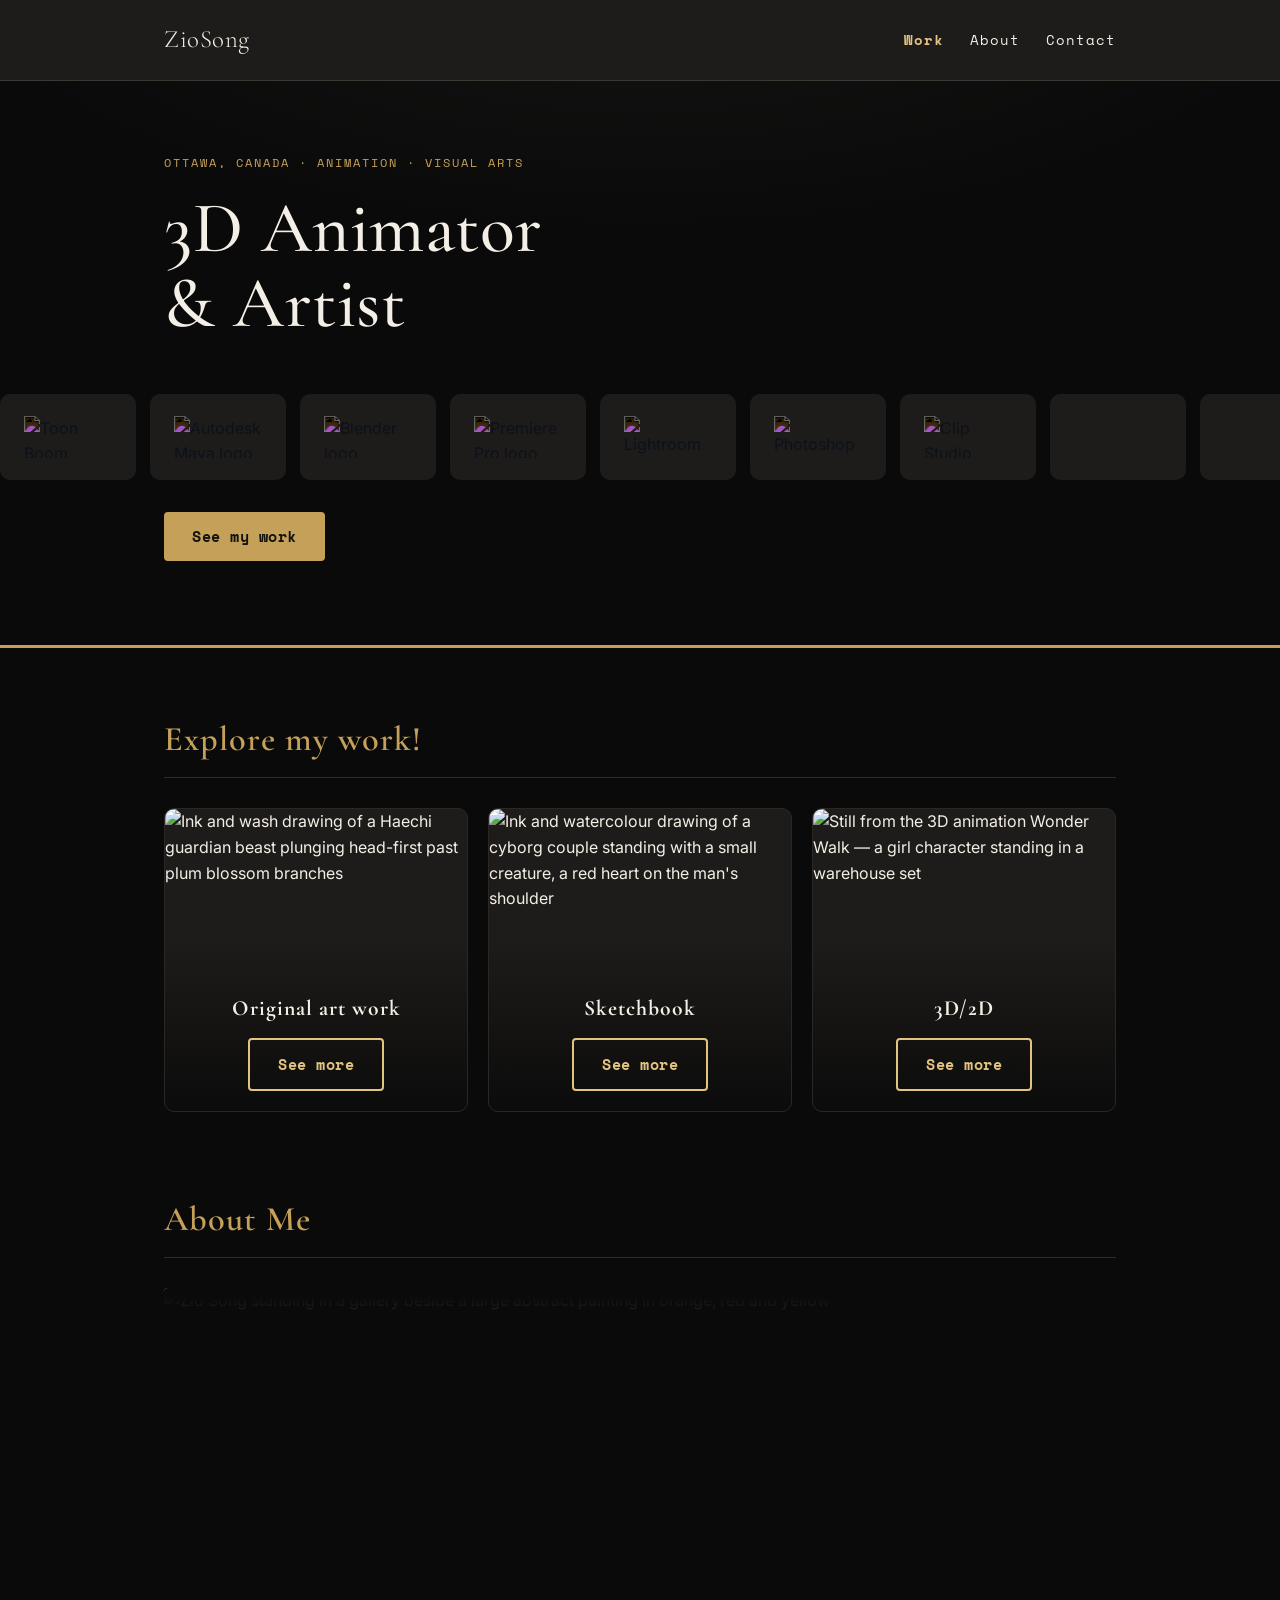
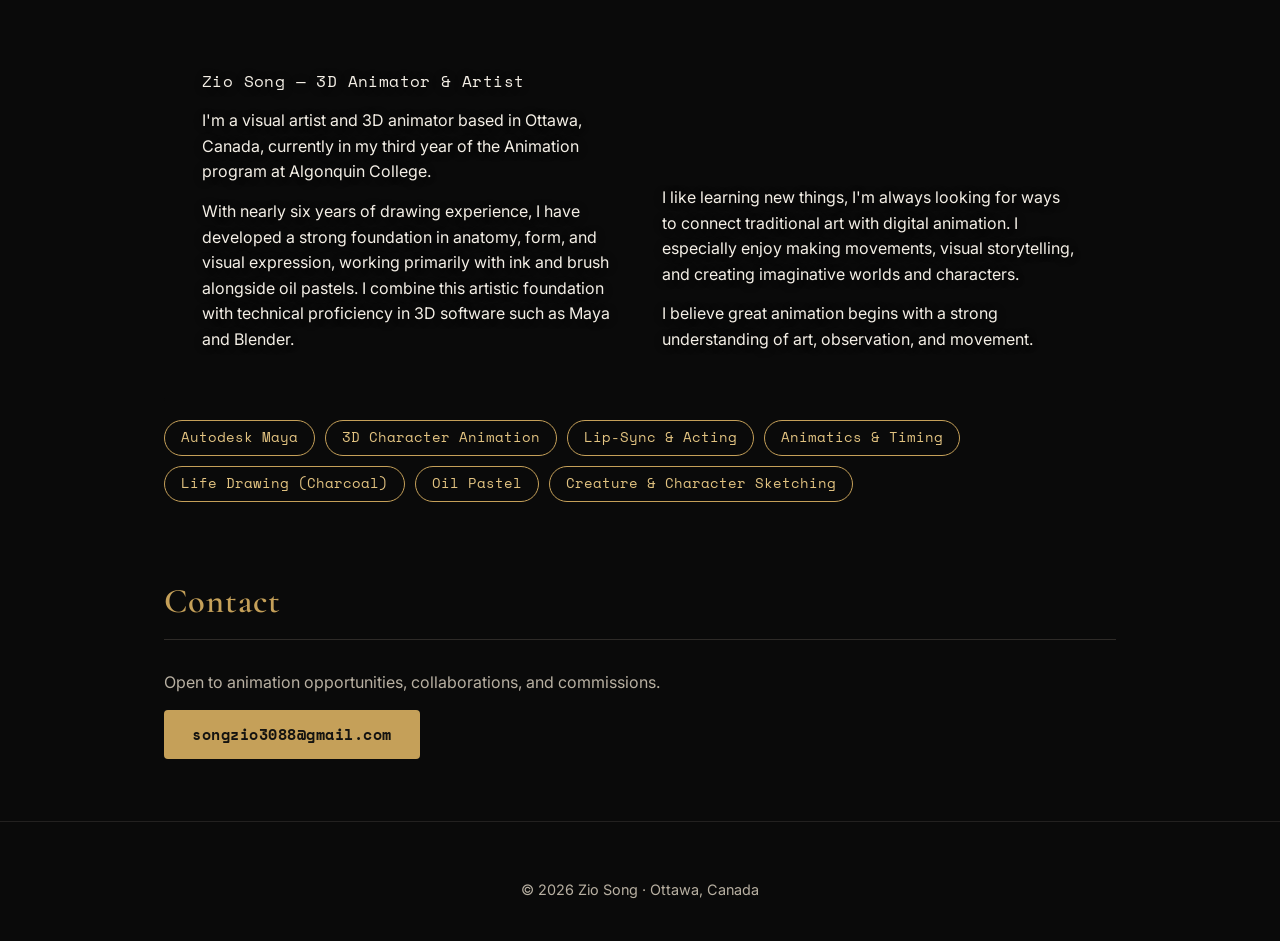
==== index.html @ 7316ae0e "Add files via upload" ====
<!DOCTYPE html>
<html lang="en">
<head>
<meta charset="UTF-8">
<meta name="viewport" content="width=device-width, initial-scale=1.0">
<title>Zio Song — 3D Animator & Artist</title>
<meta name="description" content="Portfolio of Zio Song, 3D animator and artist based in Ottawa, Canada. Maya animation, life drawing, and oil pastel.">
<link rel="stylesheet" href="style.css">
<link rel="preconnect" href="https://fonts.googleapis.com">
<link rel="preconnect" href="https://fonts.gstatic.com" crossorigin>
<link href="https://fonts.googleapis.com/css2?family=Cormorant+Garamond:ital,wght@0,300;0,400;0,500;0,600;1,400&family=Inter:wght@400;500;600&family=Space+Mono:wght@400;700&display=swap" rel="stylesheet">
</head>
<body>

<header>
  <div class="topbar"><nav>
    <span class="logo">ZioSong</span>
    <div class="links">
      <a href="#work">Work</a>
      <a href="#about">About</a>
      <a href="#contact">Contact</a>
    </div>
  </nav></div>
  <div class="hero">
    <p class="kicker">Ottawa, Canada · Animation · Visual Arts</p>
    <h1>3D Animator<br>&amp; Artist</h1>
  </div>
  <div class="logostrip" aria-label="Tools I use">
    <div class="logo-track">
      <div class="tile"><img src="https://commons.wikimedia.org/wiki/Special:FilePath/Toon%20Boom%202022%20logo.svg" alt="Toon Boom Harmony logo"></div>
      <div class="tile"><img src="https://cdn.simpleicons.org/autodeskmaya/000000" alt="Autodesk Maya logo"></div>
      <div class="tile"><img src="https://cdn.jsdelivr.net/npm/simple-icons@9.21.0/icons/blender.svg" alt="Blender logo"></div>
      <div class="tile"><img src="https://cdn.jsdelivr.net/npm/simple-icons@9.21.0/icons/adobepremierepro.svg" alt="Premiere Pro logo"></div>
      <div class="tile"><img src="https://cdn.jsdelivr.net/npm/simple-icons@9.21.0/icons/adobelightroom.svg" alt="Lightroom logo"></div>
      <div class="tile"><img src="https://cdn.jsdelivr.net/npm/simple-icons@9.21.0/icons/adobephotoshop.svg" alt="Photoshop logo"></div>
      <div class="tile"><img src="https://commons.wikimedia.org/wiki/Special:FilePath/Clip%20studio%20file%20logo%20SVG.svg" alt="Clip Studio Paint logo"></div>
      <div class="tile"><img src="https://commons.wikimedia.org/wiki/Special:FilePath/Toon%20Boom%202022%20logo.svg" alt="" aria-hidden="true"></div>
      <div class="tile"><img src="https://cdn.simpleicons.org/autodeskmaya/000000" alt="" aria-hidden="true"></div>
      <div class="tile"><img src="https://cdn.jsdelivr.net/npm/simple-icons@9.21.0/icons/blender.svg" alt="" aria-hidden="true"></div>
      <div class="tile"><img src="https://cdn.jsdelivr.net/npm/simple-icons@9.21.0/icons/adobepremierepro.svg" alt="" aria-hidden="true"></div>
      <div class="tile"><img src="https://cdn.jsdelivr.net/npm/simple-icons@9.21.0/icons/adobelightroom.svg" alt="" aria-hidden="true"></div>
      <div class="tile"><img src="https://cdn.jsdelivr.net/npm/simple-icons@9.21.0/icons/adobephotoshop.svg" alt="" aria-hidden="true"></div>
      <div class="tile"><img src="https://commons.wikimedia.org/wiki/Special:FilePath/Clip%20studio%20file%20logo%20SVG.svg" alt="" aria-hidden="true"></div>
      <div class="tile"><img src="https://commons.wikimedia.org/wiki/Special:FilePath/Toon%20Boom%202022%20logo.svg" alt="" aria-hidden="true"></div>
      <div class="tile"><img src="https://cdn.simpleicons.org/autodeskmaya/000000" alt="" aria-hidden="true"></div>
      <div class="tile"><img src="https://cdn.jsdelivr.net/npm/simple-icons@9.21.0/icons/blender.svg" alt="" aria-hidden="true"></div>
      <div class="tile"><img src="https://cdn.jsdelivr.net/npm/simple-icons@9.21.0/icons/adobepremierepro.svg" alt="" aria-hidden="true"></div>
      <div class="tile"><img src="https://cdn.jsdelivr.net/npm/simple-icons@9.21.0/icons/adobelightroom.svg" alt="" aria-hidden="true"></div>
      <div class="tile"><img src="https://cdn.jsdelivr.net/npm/simple-icons@9.21.0/icons/adobephotoshop.svg" alt="" aria-hidden="true"></div>
      <div class="tile"><img src="https://commons.wikimedia.org/wiki/Special:FilePath/Clip%20studio%20file%20logo%20SVG.svg" alt="" aria-hidden="true"></div>
      <div class="tile"><img src="https://commons.wikimedia.org/wiki/Special:FilePath/Toon%20Boom%202022%20logo.svg" alt="" aria-hidden="true"></div>
      <div class="tile"><img src="https://cdn.simpleicons.org/autodeskmaya/000000" alt="" aria-hidden="true"></div>
      <div class="tile"><img src="https://cdn.jsdelivr.net/npm/simple-icons@9.21.0/icons/blender.svg" alt="" aria-hidden="true"></div>
      <div class="tile"><img src="https://cdn.jsdelivr.net/npm/simple-icons@9.21.0/icons/adobepremierepro.svg" alt="" aria-hidden="true"></div>
      <div class="tile"><img src="https://cdn.jsdelivr.net/npm/simple-icons@9.21.0/icons/adobelightroom.svg" alt="" aria-hidden="true"></div>
      <div class="tile"><img src="https://cdn.jsdelivr.net/npm/simple-icons@9.21.0/icons/adobephotoshop.svg" alt="" aria-hidden="true"></div>
      <div class="tile"><img src="https://commons.wikimedia.org/wiki/Special:FilePath/Clip%20studio%20file%20logo%20SVG.svg" alt="" aria-hidden="true"></div>
    </div>
  </div>
  <div class="hero-cta">
    <a class="button" href="#work">See my work</a>
  </div>
</header>


<main>
  <section id="work">
    <h2>Explore my work!</h2>

    <!-- ===== Category cards ===== -->
    <div class="explore-cards">
      <article class="xcard">
        <img src="images/guardian-beast.jpg" alt="Ink and wash drawing of a Haechi guardian beast plunging head-first past plum blossom branches">
        <div class="xcard-label">
          <h3>Original art work</h3>
          <a class="button ghost" href="original-art.html">See more</a>
        </div>
      </article>
      <article class="xcard">
        <img src="images/cyborg-couple.jpg" alt="Ink and watercolour drawing of a cyborg couple standing with a small creature, a red heart on the man's shoulder">
        <div class="xcard-label">
          <h3>Sketchbook</h3>
          <a class="button ghost" href="sketchbook.html">See more</a>
        </div>
      </article>
      <article class="xcard">
        <img src="images/wonder-walk-card.jpg" alt="Still from the 3D animation Wonder Walk — a girl character standing in a warehouse set">
        <div class="xcard-label">
          <h3>3D/2D</h3>
          <a class="button ghost" href="animation.html">See more</a>
        </div>
      </article>
    </div>

    </section>

  <section id="about">
    <h2>About Me</h2>
    <div class="about-hero">
      <img src="images/about-photo.jpg" alt="Zio Song standing in a gallery beside a large abstract painting in orange, red and yellow">
      <div class="about-hero-text">
        <div class="about-col">
          <p class="about-name">Zio Song — 3D Animator &amp; Artist</p>
          <p>I'm a visual artist and 3D animator based in Ottawa, Canada, currently in my third year of the Animation program at Algonquin College.</p>
          <p>With nearly six years of drawing experience, I have developed a strong foundation in anatomy, form, and visual expression, working primarily with ink and brush alongside oil pastels. I combine this artistic foundation with technical proficiency in 3D software such as Maya and Blender.</p>
        </div>
        <div class="about-col">
          <p>I like learning new things, I'm always looking for ways to connect traditional art with digital animation. I especially enjoy making movements, visual storytelling, and creating imaginative worlds and characters.</p>
          <p>I believe great animation begins with a strong understanding of art, observation, and movement.</p>
        </div>
      </div>
    </div>

    <ul class="skills">
      <li>Autodesk Maya</li>
      <li>3D Character Animation</li>
      <li>Lip-Sync &amp; Acting</li>
      <li>Animatics &amp; Timing</li>
      <li>Life Drawing (Charcoal)</li>
      <li>Oil Pastel</li>
      <li>Creature &amp; Character Sketching</li>
    </ul>
  </section>

  <section id="contact">
    <h2>Contact</h2>
    <p>Open to animation opportunities, collaborations, and commissions.</p>
    <p><a class="button" href="mailto:songzio3088@gmail.com">songzio3088@gmail.com</a></p>
    <!-- Add your links here, e.g.:
    <p><a href="https://www.artstation.com/YOURNAME">ArtStation</a> ·
       <a href="https://www.instagram.com/YOURNAME">Instagram</a> ·
       <a href="https://www.linkedin.com/in/YOURNAME">LinkedIn</a></p>
    -->
  </section>
</main>

<footer>
  <p>© 2026 Zio Song · Ottawa, Canada</p>
</footer>


<script src="script.js"></script>

</body>
</html>
---- style.css ----
:root{
  --bg:#0a0a0a;
  --panel:#1e1c1a;
  --gold:#c5a059;
  --gold-soft:#e2c381;
  --text:#f4efe6;
  --muted:#b8b0a2;
}
*{margin:0;padding:0;box-sizing:border-box}
html{scroll-behavior:smooth}
body{background:var(--bg);color:var(--text);font-family:Georgia,'Times New Roman',serif;line-height:1.6}
a{color:var(--gold-soft)}

/* Header / hero */
header{border-bottom:3px solid var(--gold);background:radial-gradient(1200px 500px at 50% -10%,#161514 0%,var(--bg) 60%)}
nav{display:flex;justify-content:space-between;align-items:center;max-width:1000px;margin:0 auto;padding:20px 24px}
.logo{font-weight:bold;letter-spacing:3px;color:var(--gold);font-size:1.1rem}
nav .links a{margin-left:22px;text-decoration:none;color:var(--text);font-size:.95rem;letter-spacing:1px}
nav .links a:hover{color:var(--gold-soft)}
.hero{max-width:1000px;margin:0 auto;padding:72px 24px 26px;text-align:left}
.kicker{color:var(--gold);letter-spacing:2px;text-transform:uppercase;font-size:.8rem;margin-bottom:18px}
.hero h1{font-size:clamp(2.6rem,7vw,4.5rem);line-height:1.05;margin-bottom:20px}
.tagline{color:var(--muted);font-size:1.15rem;max-width:560px;margin-bottom:32px}
.button{display:inline-block;background:var(--gold);color:#141310;text-decoration:none;font-weight:bold;padding:13px 28px;border-radius:4px;letter-spacing:.5px}
.button:hover{background:var(--gold-soft)}

/* Sections */
main{max-width:1000px;margin:0 auto;padding:0 24px}
section{padding:64px 0 8px}
h2{font-size:1.9rem;color:var(--gold);border-bottom:1px solid #2e2b28;padding-bottom:10px;margin-bottom:30px;letter-spacing:1px}
section p{color:var(--muted);max-width:680px;margin-bottom:14px}

/* Work cards */
.card{background:var(--panel);border:1px solid #2a2724;border-radius:8px;overflow:hidden;margin-bottom:28px}
.card>img,.card>video,.card-images img{width:100%;display:block}
#wonder-walk{max-width:520px;margin-left:auto;margin-right:auto}
#wonder-walk video{width:100%;height:auto}
.card-images.two{display:grid;grid-template-columns:1fr 1fr;gap:2px}
.card-images.two img{height:100%}
.card-text{padding:24px 26px 28px}
.card-text h3{font-size:1.3rem;margin-bottom:10px;color:var(--text)}
.card-text p{color:var(--muted)}
.card.text-only{border-left:4px solid var(--gold)}

/* Skills */
.skills{list-style:none;display:flex;flex-wrap:wrap;gap:10px;margin-top:18px}
.skills li{border:1px solid var(--gold);color:var(--gold-soft);border-radius:999px;padding:6px 16px;font-size:.9rem}

footer{text-align:center;color:var(--muted);font-size:.9rem;padding:56px 24px 40px;margin-top:40px;border-top:1px solid #232120}

/* Explore my art — featured piece + gallery grid */
.button.ghost{background:transparent;color:var(--gold-soft);border:2px solid var(--gold-soft)}
.button.ghost:hover{background:var(--gold);color:#141310;border-color:var(--gold)}
.gallery-grid{display:grid;grid-template-columns:repeat(3,1fr);gap:20px;margin-bottom:28px}
.gallery-grid figure{background:var(--panel);border:1px solid #2a2724;border-radius:8px;overflow:hidden;transition:border-color .35s ease,box-shadow .35s ease,transform .35s ease}
.gallery-grid img{width:100%;height:280px;object-fit:cover;display:block;transition:transform .5s ease,filter .5s ease}

/* Hover effect — image zooms gently inside its frame, frame lifts with a gold edge */
.gallery-grid figure:hover{border-color:var(--gold);box-shadow:0 12px 28px rgba(0,0,0,.5);transform:translateY(-4px)}
.gallery-grid figure:hover img{transform:scale(1.08);filter:brightness(1.06)}
.gallery-grid figure:hover figcaption{color:var(--gold-soft)}
@media (prefers-reduced-motion:reduce){
  .gallery-grid img,.gallery-grid figure{transition:none}
  .gallery-grid figure:hover img{transform:none}
  .gallery-grid figure:hover{transform:none}
}
.gallery-grid figcaption{padding:12px 14px 14px;color:var(--text);font-size:1rem;transition:color .35s ease}
.gallery-grid figcaption span{display:block;color:var(--muted);font-size:.85rem;margin-top:2px}

/* Logo strip — dark #1e1c1a squares, white logos, one scrolling row */
.logostrip{overflow:hidden;padding:2px 0}
.logo-track{display:flex;width:max-content;animation:tools-scroll 36s linear infinite;padding:4px 0}
@keyframes tools-scroll{to{transform:translateX(-50%)}}
.tile{width:136px;height:86px;background:#1e1c1a;border-radius:10px;display:flex;align-items:center;justify-content:center;margin-right:14px;flex:none}
.tile img{height:42px;width:auto;max-width:88px;object-fit:contain;filter:invert(1);display:block}
.hero-cta{max-width:1000px;margin:0 auto;padding:26px 24px 84px}
@media (prefers-reduced-motion:reduce){
  .logo-track{animation:none}
}

/* Full-screen artwork viewer (click any drawing) */

.lightbox{position:fixed;inset:0;background:rgba(5,5,4,.95);display:none;align-items:center;justify-content:center;flex-direction:column;z-index:60;padding:24px}
.lightbox.open{display:flex}
.lightbox img{max-width:96vw;max-height:86vh;object-fit:contain;display:block;box-shadow:0 18px 60px rgba(0,0,0,.6)}
.lightbox p{color:var(--gold-soft);margin-top:16px;font-size:1.05rem;letter-spacing:.5px;text-align:center}
.lightbox-close{position:absolute;top:14px;right:22px;background:none;border:none;color:var(--gold-soft);font-size:2.6rem;line-height:1;cursor:pointer;padding:6px 10px}
.lightbox-close:hover{color:var(--gold)}
.lightbox-nav{position:absolute;top:50%;transform:translateY(-50%);background:rgba(22,21,20,.55);border:1px solid #3b3733;color:var(--gold-soft);font-size:2.1rem;line-height:1;width:50px;height:66px;cursor:pointer;border-radius:6px;z-index:2}
.lightbox-nav:hover{color:#141310;background:var(--gold)}
.lightbox-nav.prev{left:16px}
.lightbox-nav.next{right:16px}
@media (max-width:640px){
  .lightbox-nav{width:42px;height:56px;font-size:1.7rem}
  .lightbox-nav.prev{left:8px}
  .lightbox-nav.next{right:8px}
}

@media (max-width:900px){
  .gallery-grid{grid-template-columns:repeat(2,1fr)}
}

@media (max-width:640px){
  .card-images.two{grid-template-columns:1fr}
  .gallery-grid{grid-template-columns:1fr}
    nav .links a{margin-left:14px}
  .hero{padding:48px 24px 60px}
}

/* ===== Artwork carousel (hero slider in Explore my work) ===== */
.carousel{position:relative;border:1px solid #2a2724;border-radius:10px;overflow:hidden;background:#0a0a0a;margin-bottom:28px}
.carousel-track{display:flex;transition:transform .65s cubic-bezier(.22,.8,.3,1)}
.carousel-slide{min-width:100%;display:flex;align-items:center;justify-content:center;background:#0a0a0a}
.carousel-slide img{width:100%;height:min(76vh,700px);object-fit:contain;display:block}
.carousel-zone{position:absolute;top:0;bottom:62px;width:50%;background:none;border:none;padding:0;z-index:3;cursor:pointer}
.carousel-zone.prev{left:0;cursor:w-resize}
.carousel-zone.next{right:0;cursor:e-resize}
.carousel-controls{position:relative;z-index:4;display:flex;align-items:center;justify-content:space-between;padding:10px 14px;background:#161514;border-top:1px solid #2a2724}
.carousel-arrow{background:transparent;border:1px solid #3b3733;color:var(--gold-soft);width:42px;height:42px;border-radius:50%;font-size:1.5rem;line-height:1;cursor:pointer}
.carousel-arrow:hover{background:var(--gold);color:#141310;border-color:var(--gold)}
.carousel-dots{display:flex;gap:8px;align-items:center}
.carousel-dots button{width:9px;height:9px;border-radius:999px;border:none;background:#4e463c;cursor:pointer;padding:0;transition:all .3s ease}
.carousel-dots button.active{width:26px;background:var(--gold)}

/* "See more" — the rest of the collection expands smoothly under the featured piece */

@media (prefers-reduced-motion:reduce){
  .carousel-track{transition:none}
  }
@media (max-width:640px){
  .carousel-slide img{height:60vh}
}

/* ===== Explore my work — category cards ===== */
.explore-cards{display:grid;grid-template-columns:repeat(3,1fr);gap:20px;margin-bottom:8px}
.xcard{position:relative;border:1px solid #2a2724;border-radius:10px;overflow:hidden;aspect-ratio:1/1;background:var(--panel)}
.xcard img{width:100%;height:100%;object-fit:cover;display:block;transition:transform .6s ease,filter .6s ease}
.xcard:hover img{transform:scale(1.05);filter:brightness(1.05)}
.xcard-label{position:absolute;left:0;right:0;bottom:0;text-align:center;padding:54px 12px 20px;background:linear-gradient(transparent,rgba(10,10,10,.92))}
.xcard-label h3{color:var(--text);font-size:1.35rem;letter-spacing:1px;margin-bottom:12px}
.anchor-block{scroll-margin-top:24px;padding-top:26px}
.subhead{font-size:1.4rem;color:var(--text);letter-spacing:.5px;border-left:4px solid var(--gold);padding-left:12px;margin-bottom:20px}
@media (prefers-reduced-motion:reduce){
  .xcard img{transition:none}
  .xcard:hover img{transform:none}
}
@media (max-width:900px){
  .explore-cards{grid-template-columns:1fr}
}

/* Third card — text-only square (3D/2D) */
.xcard.text-card{display:flex;align-items:center;justify-content:center;background:linear-gradient(160deg,#1b1916,#161514)}
.xcard-center{text-align:center;padding:20px}
.xcard-center h3{font-size:1.7rem;letter-spacing:2px;color:var(--text);margin-bottom:16px}
#animation{scroll-margin-top:24px}

/* Sub-pages (multi-page layout) */
.back-link{display:inline-block;color:var(--gold-soft);text-decoration:none;letter-spacing:.5px;margin-bottom:16px}
.back-link:hover{color:var(--gold)}

/* ===== About Me — bounded photo frame (his drag-box ratio), fades kept ===== */
.about-hero{position:relative;width:100%;max-width:1000px;margin:6px auto 0;aspect-ratio:4/3;overflow:hidden;background:var(--bg);border-radius:4px}
.about-hero>img{position:absolute;inset:0;width:100%;height:100%;object-fit:cover;object-position:center 42%;display:block}
.about-hero::before{content:"";position:absolute;top:0;left:0;right:0;height:150px;background:linear-gradient(var(--bg) 6%,transparent);z-index:1}
.about-hero-text{position:absolute;left:0;right:0;bottom:0;z-index:2;display:grid;grid-template-columns:1fr 1fr;gap:18px 44px;padding:190px 38px 36px;background:linear-gradient(transparent,rgba(10,10,10,.78) 45%,rgba(10,10,10,.96) 85%)}
.about-name{color:var(--gold-soft);font-size:1.08rem;letter-spacing:.4px;margin-bottom:14px}
.about-hero-text p{color:var(--text);max-width:none;text-shadow:0 1px 10px rgba(0,0,0,.4)}
.about-col{align-self:end}
@media (max-width:860px){
  .about-hero{aspect-ratio:auto;width:100%}
  .about-hero>img{position:static;height:auto;aspect-ratio:4/3}
  .about-hero::before{height:90px}
  .about-hero-text{position:static;grid-template-columns:1fr;background:var(--bg);padding:24px 6px 4px}
  .about-hero-text p{text-shadow:none}
}

/* ===== Typography — Cormorant Garamond (display) / Inter (body) / Space Mono (menu & tags) ===== */
body{font-family:'Inter','Helvetica Neue',Helvetica,Arial,sans-serif}
h1,h2,h3,.logo,.subhead,.xcard-center h3,.lightbox p{font-family:'Cormorant Garamond',Georgia,'Times New Roman',serif}
.hero h1{font-weight:500;letter-spacing:.5px}
h2{font-size:2.15rem;font-weight:600}
.card-text h3{font-size:1.55rem;font-weight:600}
.logo{font-weight:600;font-size:1.35rem}
.gallery-grid figcaption{font-family:'Cormorant Garamond',Georgia,serif;font-size:1.22rem;font-weight:600}
.gallery-grid figcaption span{font-family:'Inter',sans-serif;font-weight:400}
nav .links a,.kicker,.button,.skills li,.back-link,.about-name{font-family:'Space Mono','Courier New',monospace}
nav .links a{font-size:.88rem}
.kicker{font-size:.78rem}
.button{font-size:.92rem}
.skills li{font-size:.85rem}
.about-name{font-size:1rem}

/* ===== Top bar — gray band (Trinity-style separation), white logo, gold Work ===== */
.topbar{background:#1e1c1a;border-bottom:1px solid #3b3733}
.logo{color:var(--text)}
nav .links a:first-child{color:var(--gold-soft);font-weight:700}

/* Logo — delicate light serif like his reference; topbar matched to the logo-tile gray */
.logo{font-weight:300;font-size:1.55rem;letter-spacing:.5px}
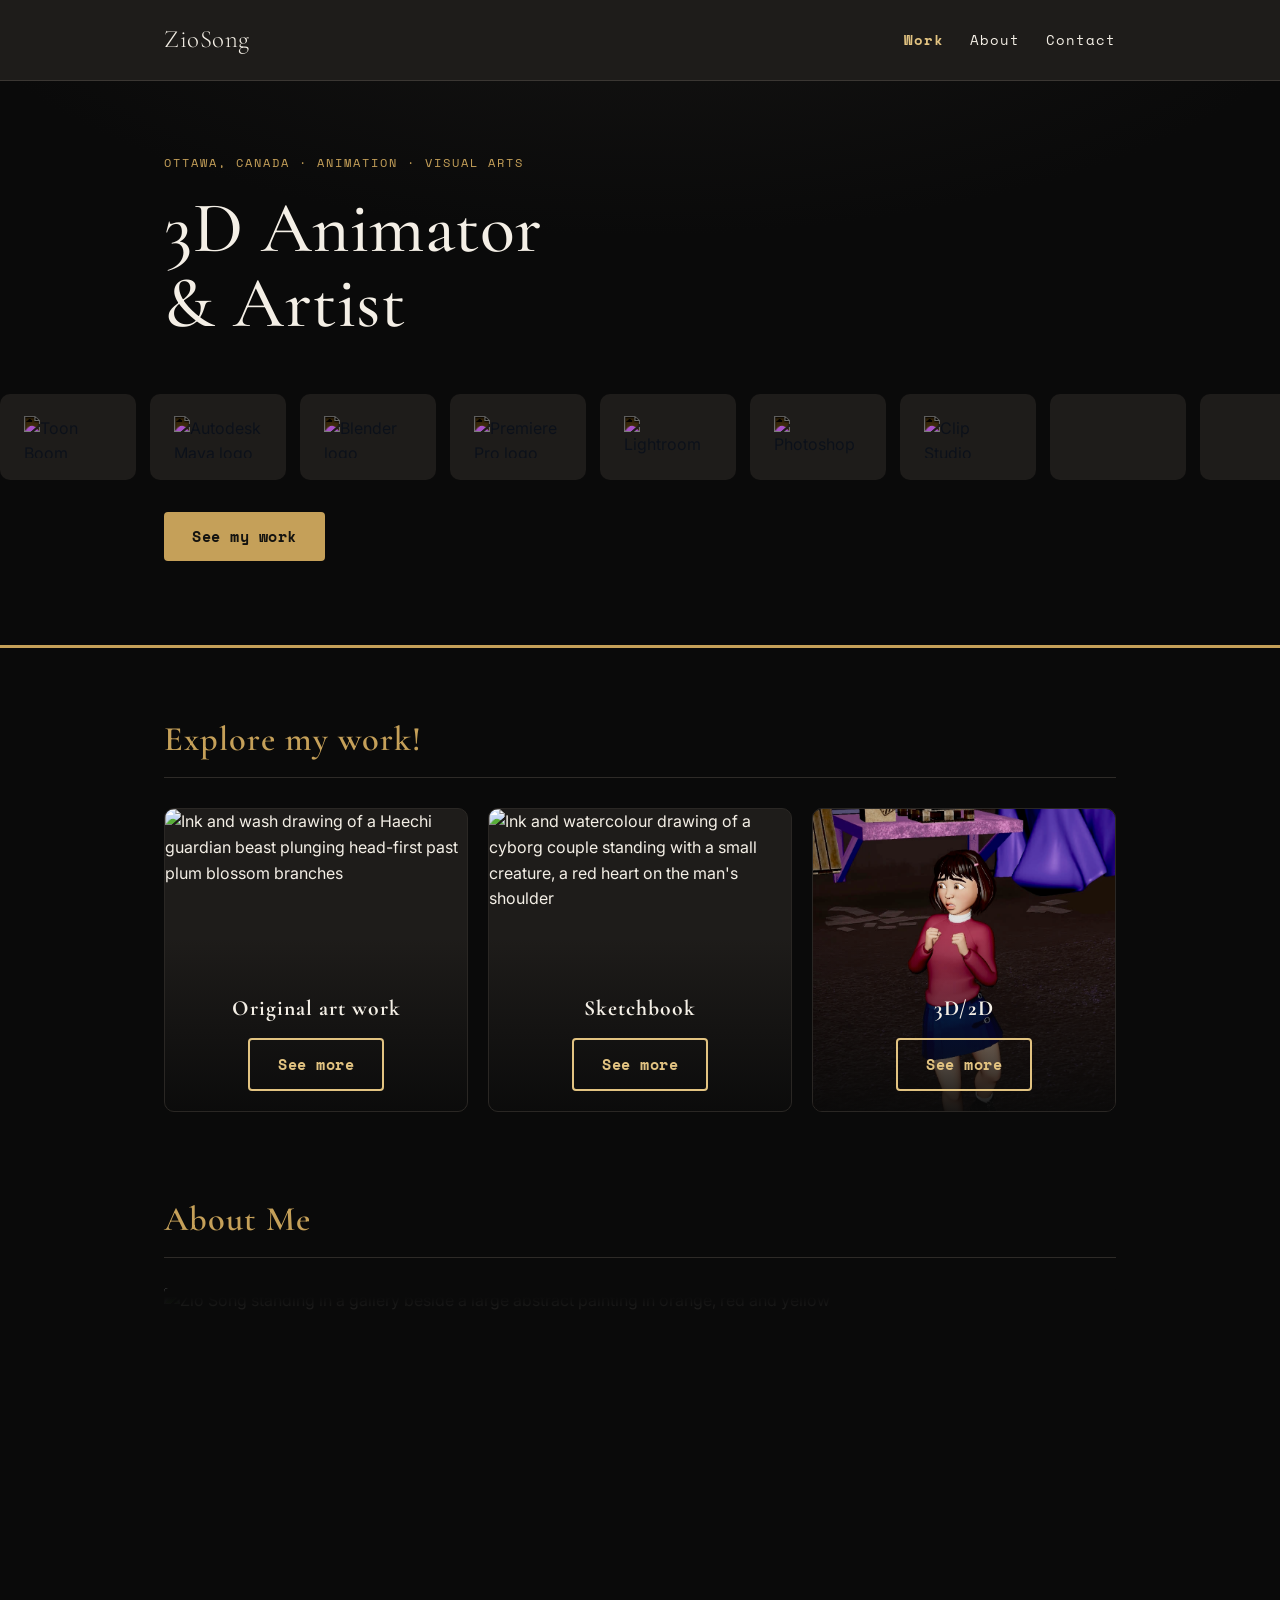
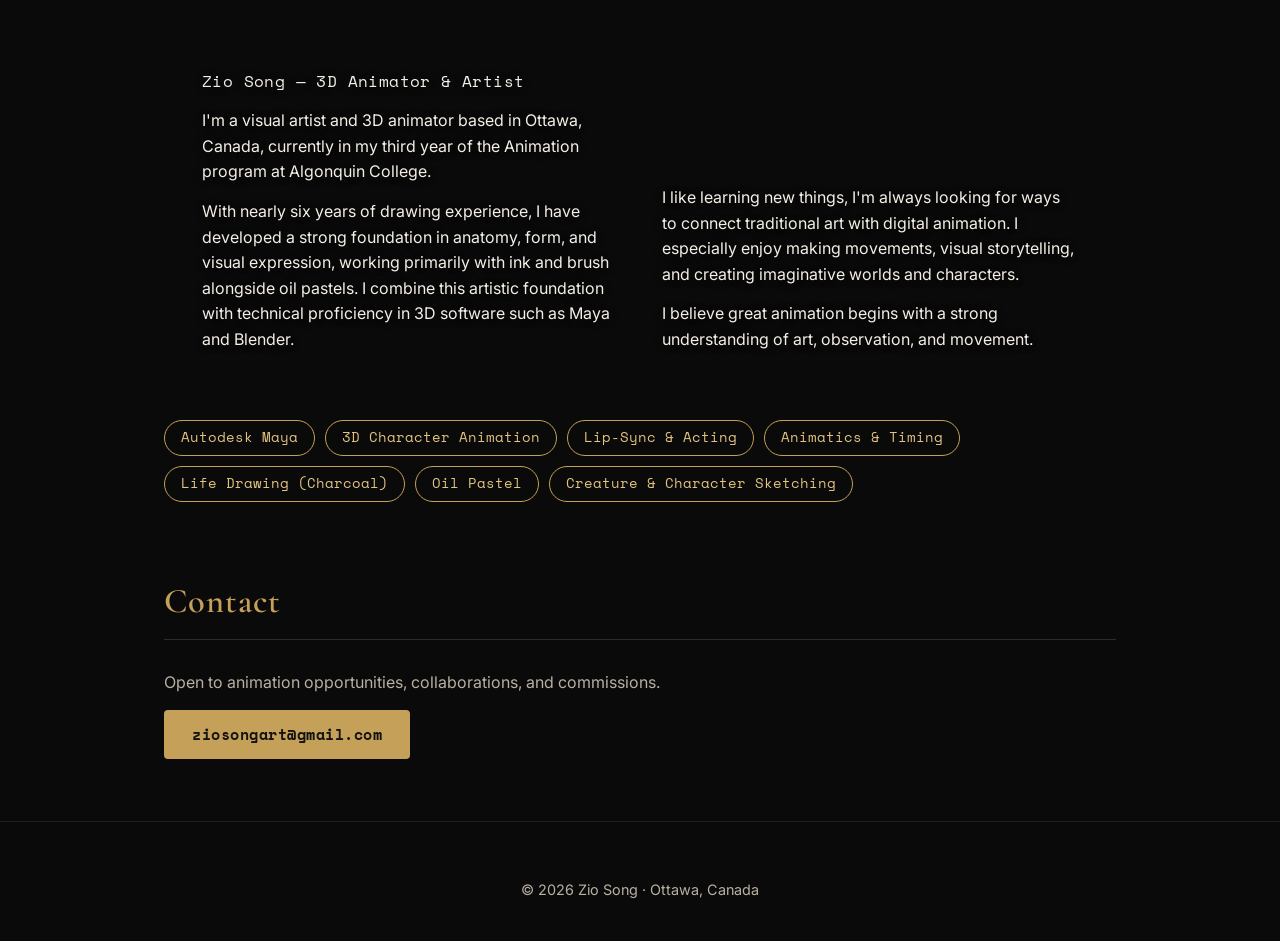
==== commit 66dfdbc6: "Add files via upload" ====
--- a/index.html
+++ b/index.html
@@ -125,7 +125,7 @@
   <section id="contact">
     <h2>Contact</h2>
     <p>Open to animation opportunities, collaborations, and commissions.</p>
-    <p><a class="button" href="mailto:songzio3088@gmail.com">songzio3088@gmail.com</a></p>
+    <p><a class="button" href="mailto:ziosongart@gmail.com">ziosongart@gmail.com</a></p>
     <!-- Add your links here, e.g.:
     <p><a href="https://www.artstation.com/YOURNAME">ArtStation</a> ·
        <a href="https://www.instagram.com/YOURNAME">Instagram</a> ·
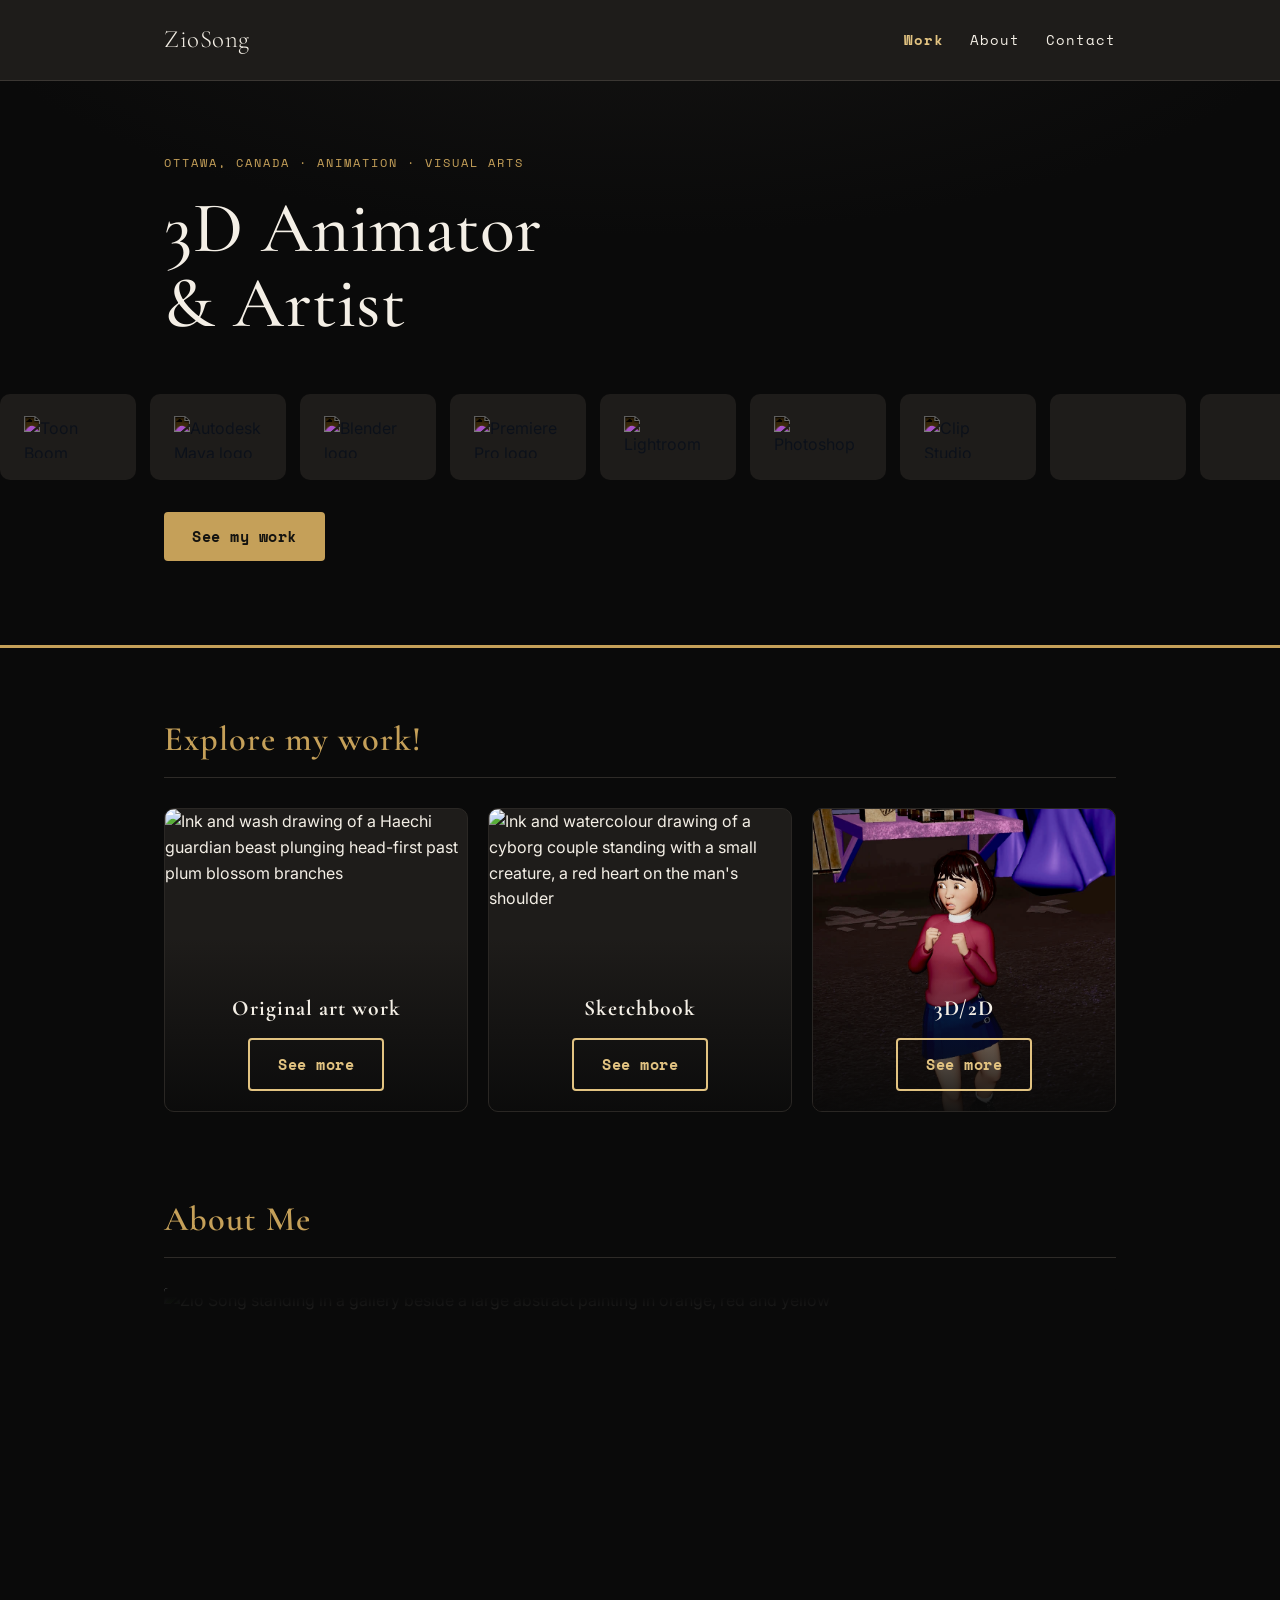
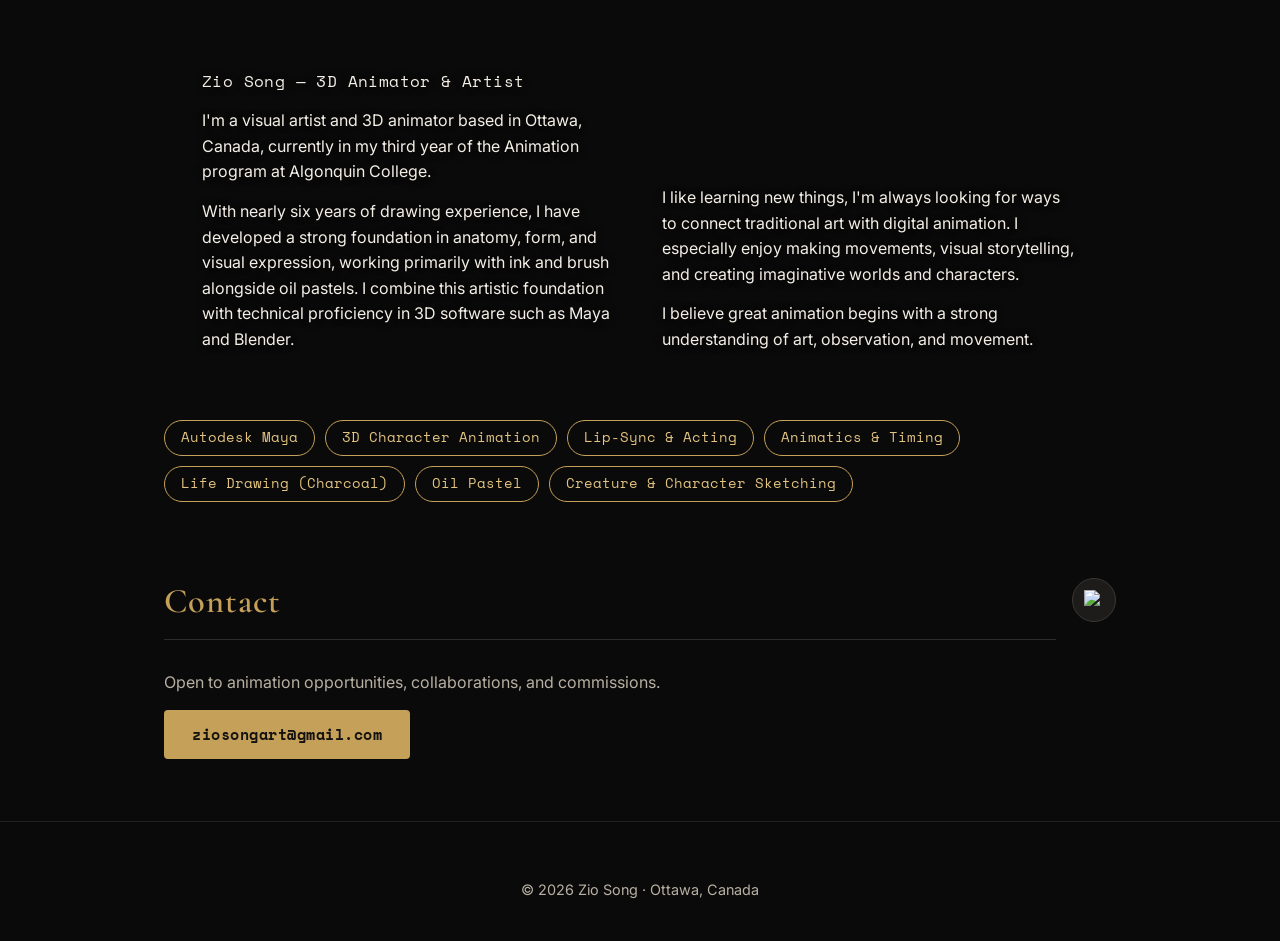
==== commit 1d9d5749: "Add files via upload" ====
--- a/index.html
+++ b/index.html
@@ -123,14 +123,14 @@
   </section>
 
   <section id="contact">
-    <h2>Contact</h2>
+    <div class="contact-head">
+      <h2>Contact</h2>
+      <div class="socials">
+        <a class="social-btn" href="https://www.instagram.com/ink_vermilion/" target="_blank" rel="noopener" aria-label="Instagram — @ink_vermilion"><img src="https://cdn.simpleicons.org/instagram/f4efe6" alt="Instagram"></a>
+      </div>
+    </div>
     <p>Open to animation opportunities, collaborations, and commissions.</p>
     <p><a class="button" href="mailto:ziosongart@gmail.com">ziosongart@gmail.com</a></p>
-    <!-- Add your links here, e.g.:
-    <p><a href="https://www.artstation.com/YOURNAME">ArtStation</a> ·
-       <a href="https://www.instagram.com/YOURNAME">Instagram</a> ·
-       <a href="https://www.linkedin.com/in/YOURNAME">LinkedIn</a></p>
-    -->
   </section>
 </main>
 
--- a/style.css
+++ b/style.css
@@ -41,6 +41,14 @@
 .card-text h3{font-size:1.3rem;margin-bottom:10px;color:var(--text)}
 .card-text p{color:var(--muted)}
 .card.text-only{border-left:4px solid var(--gold)}
+
+/* Contact heading + social buttons */
+.contact-head{display:flex;align-items:flex-start;gap:16px}
+.contact-head h2{flex:1}
+.contact-head .socials{display:flex;gap:10px;padding-top:4px}
+.social-btn{width:44px;height:44px;border-radius:50%;background:var(--panel);border:1px solid #3b3733;display:flex;align-items:center;justify-content:center;transition:border-color .3s ease}
+.social-btn img{width:20px;height:20px;display:block}
+.social-btn:hover{border-color:var(--gold)}
 
 /* Skills */
 .skills{list-style:none;display:flex;flex-wrap:wrap;gap:10px;margin-top:18px}
